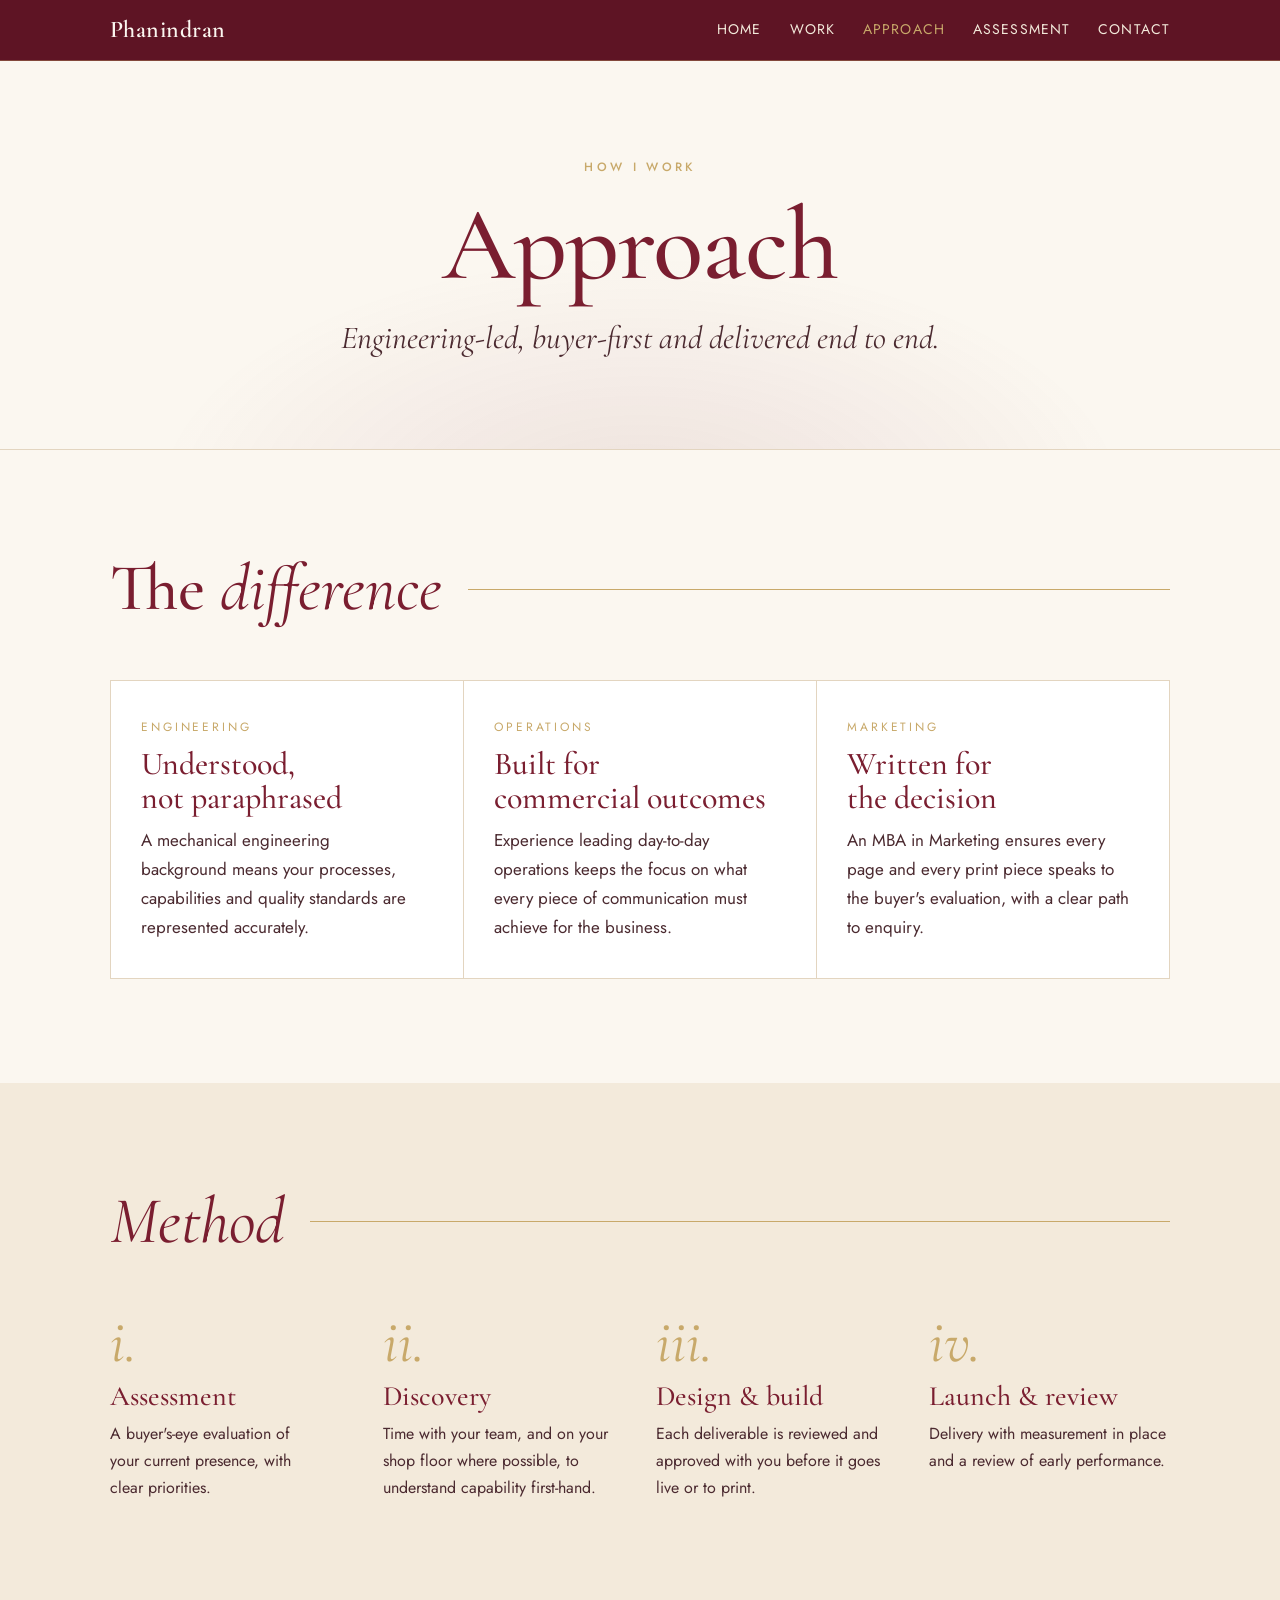
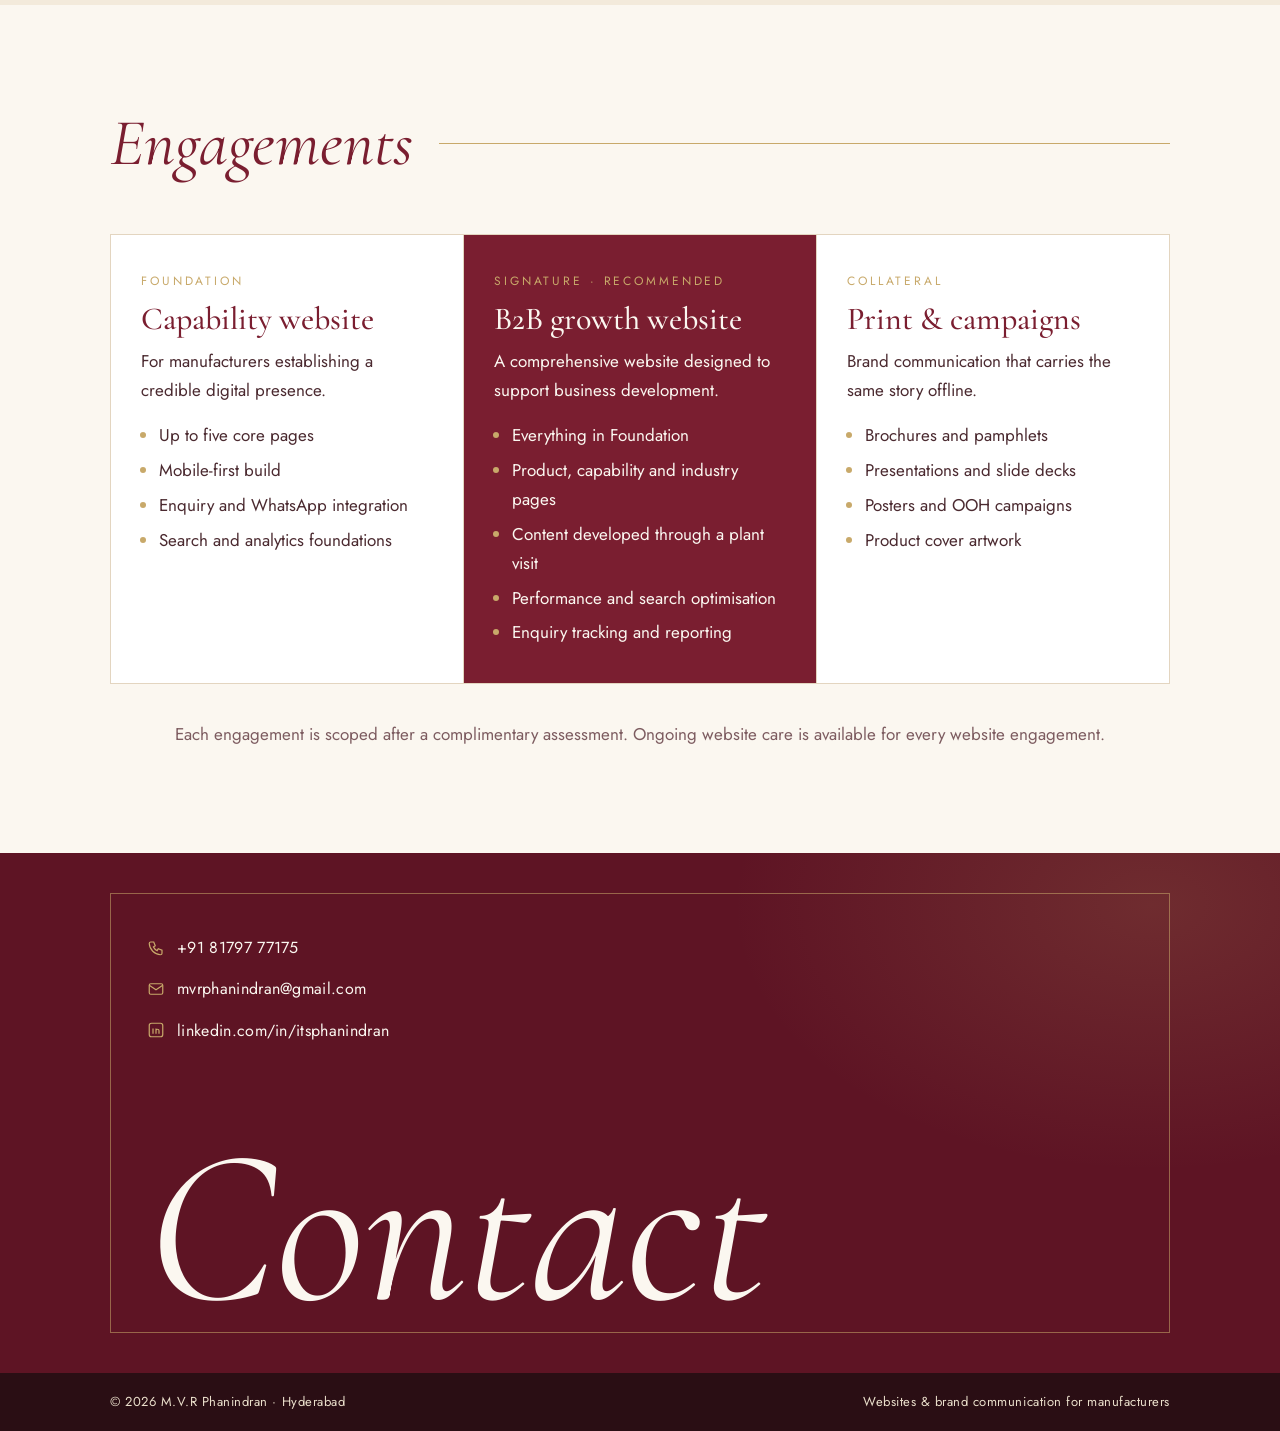
==== approach.html @ 86f62ef0 "Launch portfolio site Co-Authored-By: Claude Opus 5.5 <noreply@anthropic.com>" ====
<!doctype html>
<html lang="en"><head>
<meta charset="utf-8"><meta name="viewport" content="width=device-width, initial-scale=1, viewport-fit=cover">
<title>Approach — Phanindran</title>
<meta name="description" content="Engineering-led, buyer-first engagements for manufacturers.">
<meta name="robots" content="noindex, nofollow">
<link rel="preconnect" href="https://fonts.googleapis.com"><link rel="preconnect" href="https://fonts.gstatic.com" crossorigin>
<link href="https://fonts.googleapis.com/css2?family=Cormorant+Garamond:ital,wght@0,500;0,600;1,400;1,500&family=Jost:wght@400;500&display=swap" rel="stylesheet">
<link rel="stylesheet" href="styles.css">
</head><body>
<header class="bar"><div class="wrap">
  <a class="logo" href="index.html">Phanindran</a>
  <nav aria-label="Main"><a href="index.html" class="hide-sm">Home</a><a href="trishala.html">Work</a><a href="approach.html" aria-current="page" class="hide-sm">Approach</a><a href="assessment.html">Assessment</a><a href="index.html#contact">Contact</a></nav>
</div></header>
<div class="hero sub">
  <div class="in wrap"><span class="kicker">How I work</span><h1>Approach</h1><p class="hi">Engineering-led, buyer-first and delivered end to end.</p>
  </div>
</div>
<section aria-labelledby="d-h"><div class="wrap">
  <div class="rule-h"><h2 id="d-h">The <em>difference</em></h2><span class="ln" aria-hidden="true"></span></div>
  <div class="cards3">
    <div class="card"><div class="k">Engineering</div><h3>Understood, not paraphrased</h3><p>A mechanical engineering background means your processes, capabilities and quality standards are represented accurately.</p></div>
    <div class="card"><div class="k">Operations</div><h3>Built for commercial outcomes</h3><p>Experience leading day-to-day operations keeps the focus on what every piece of communication must achieve for the business.</p></div>
    <div class="card"><div class="k">Marketing</div><h3>Written for the decision</h3><p>An MBA in Marketing ensures every page and every print piece speaks to the buyer's evaluation, with a clear path to enquiry.</p></div>
  </div>
</div></section>
<section class="cream" aria-labelledby="m-h"><div class="wrap">
  <div class="rule-h"><h2 id="m-h"><em>Method</em></h2><span class="ln" aria-hidden="true"></span></div>
  <div class="steps">
    <div class="step"><div class="n">i.</div><h3>Assessment</h3><p>A buyer's-eye evaluation of your current presence, with clear priorities.</p></div>
    <div class="step"><div class="n">ii.</div><h3>Discovery</h3><p>Time with your team, and on your shop floor where possible, to understand capability first-hand.</p></div>
    <div class="step"><div class="n">iii.</div><h3>Design &amp; build</h3><p>Each deliverable is reviewed and approved with you before it goes live or to print.</p></div>
    <div class="step"><div class="n">iv.</div><h3>Launch &amp; review</h3><p>Delivery with measurement in place and a review of early performance.</p></div>
  </div>
</div></section>
<section aria-labelledby="g-h"><div class="wrap">
  <div class="rule-h"><h2 id="g-h"><em>Engagements</em></h2><span class="ln" aria-hidden="true"></span></div>
  <div class="cards3">
    <div class="card"><div class="k">Foundation</div><h3>Capability website</h3><p>For manufacturers establishing a credible digital presence.</p><ul><li>Up to five core pages</li><li>Mobile-first build</li><li>Enquiry and WhatsApp integration</li><li>Search and analytics foundations</li></ul></div>
    <div class="card feat"><div class="k">Signature · Recommended</div><h3>B2B growth website</h3><p>A comprehensive website designed to support business development.</p><ul><li>Everything in Foundation</li><li>Product, capability and industry pages</li><li>Content developed through a plant visit</li><li>Performance and search optimisation</li><li>Enquiry tracking and reporting</li></ul></div>
    <div class="card"><div class="k">Collateral</div><h3>Print &amp; campaigns</h3><p>Brand communication that carries the same story offline.</p><ul><li>Brochures and pamphlets</li><li>Presentations and slide decks</li><li>Posters and OOH campaigns</li><li>Product cover artwork</li></ul></div>
  </div>
  <p class="center" style="margin-top:36px;color:var(--soft)">Each engagement is scoped after a complimentary assessment. Ongoing website care is available for every website engagement.</p>
</div></section>
<section class="contact" id="contact" aria-labelledby="c-h">
  <div class="wrap"><div class="frame">
    <div class="cchips">
      <a class="cchip" href="https://wa.me/918179777175" target="_blank" rel="noopener"><svg viewBox="0 0 24 24"><path d="M5 4h4l2 5-2.5 1.5a11 11 0 0 0 5 5L15 13l5 2v4a2 2 0 0 1-2 2A16 16 0 0 1 3 6a2 2 0 0 1 2-2"/></svg>+91 81797 77175</a>
      <span class="cchip"><svg viewBox="0 0 24 24"><rect x="3" y="5" width="18" height="14" rx="2"/><path d="M3 7l9 6 9-6"/></svg>mvrphanindran@gmail.com</span>
      <a class="cchip" href="https://www.linkedin.com/in/itsphanindran" target="_blank" rel="noopener"><svg viewBox="0 0 24 24"><rect x="3" y="3" width="18" height="18" rx="3"/><path d="M8 10v7M8 7v.01M12 17v-4a2 2 0 0 1 4 0v4M12 10v7"/></svg>linkedin.com/in/itsphanindran</a>
    </div>
    <h2 id="c-h">Contact</h2>
  </div></div>
</section>
<footer><div class="wrap"><span>© 2026 M.V.R Phanindran · Hyderabad</span><span>Websites &amp; brand communication for manufacturers</span></div></footer>
</body></html>
---- styles.css ----
:root{
  --wine:#5E1424; --burgundy:#7A1E30; --burgundy-2:#94303F; --rose:#B7686F;
  --ivory:#FBF7F0; --cream:#F3EADB; --cream-2:#EADFCB; --white:#FFFFFF;
  --champagne:#C8A96A; --ink:#2A0E14; --text:#4B2A30; --soft:#7D5C60; --line:#E3D5C0;
  --display:"Cormorant Garamond","Georgia",serif;
  --body:"Jost",system-ui,-apple-system,"Segoe UI",sans-serif;
}
*{box-sizing:border-box}
html{scroll-behavior:smooth}
body{margin:0;background:var(--ivory);color:var(--text);font-family:var(--body);font-size:17px;line-height:1.7;-webkit-font-smoothing:antialiased}
img{max-width:100%;height:auto;display:block}
a{color:inherit}
.wrap{max-width:1100px;margin:0 auto;padding-inline:20px}
h1,h2,h3{font-family:var(--display);font-weight:500;color:var(--burgundy);margin:0;line-height:1.05;text-wrap:balance}
p{margin:0;text-wrap:pretty}
:focus-visible{outline:2px solid var(--champagne);outline-offset:3px}
.kicker{font-size:12px;letter-spacing:.28em;text-transform:uppercase;color:var(--champagne);font-weight:500}

/* top bar */
.bar{position:sticky;top:env(safe-area-inset-top,0px);z-index:30;background:var(--wine);border-bottom:1px solid rgba(200,169,106,.35)}
.bar .wrap{display:flex;align-items:center;justify-content:space-between;gap:16px;min-height:60px}
.logo{font-family:var(--display);font-size:24px;font-weight:600;color:var(--ivory);text-decoration:none;letter-spacing:.02em}
.bar nav{display:flex;gap:28px}
.bar nav a{color:var(--cream);text-decoration:none;font-size:14px;letter-spacing:.08em;text-transform:uppercase}
.bar nav a:hover,.bar nav a[aria-current="page"]{color:var(--champagne)}
@media (max-width:720px){.bar nav{gap:16px}.bar nav a{font-size:12px;letter-spacing:.05em}.bar nav a.hide-sm{display:none}}

/* hero */
.hero{position:relative;overflow:hidden;padding-block:120px 104px;text-align:center;background:
  radial-gradient(700px 360px at 50% 115%,rgba(122,30,48,.10),transparent 70%),var(--ivory);border-bottom:1px solid var(--line)}
.hero .in{position:relative}
.hero .kicker{display:block;margin-bottom:22px}
.hero h1{font-size:clamp(70px,13vw,168px);font-weight:500;letter-spacing:-.01em;line-height:.9}
.hero h1 em{font-style:italic;font-weight:400}
.hero .hi{font-family:var(--display);font-style:italic;font-size:clamp(22px,3vw,32px);color:var(--text);margin-top:18px}
.hero .orn{display:flex;align-items:center;justify-content:center;gap:14px;margin-top:30px;color:var(--champagne)}
.hero .orn::before,.hero .orn::after{content:"";width:70px;height:1px;background:var(--champagne)}
.hero .orn span{font-size:12px;letter-spacing:.28em;text-transform:uppercase}
.hero.sub{padding-block:96px 84px}
.hero.sub h1{font-size:clamp(50px,8.5vw,104px)}

/* intro band */
.band{background:var(--burgundy);color:var(--ivory);position:relative;overflow:hidden}
.band::before{content:"";position:absolute;inset:0;background:radial-gradient(520px 320px at 85% 20%,rgba(200,169,106,.18),transparent 70%)}
.band .wrap{position:relative;display:grid;grid-template-columns:280px 1fr;gap:56px;align-items:center;padding-block:80px}
@media (max-width:760px){.band .wrap{grid-template-columns:1fr;gap:32px;padding-block:60px;text-align:center}}
.mono{width:220px;height:220px;border-radius:50%;margin-inline:auto;display:grid;place-items:center;border:1px solid var(--champagne);position:relative}
.mono::after{content:"";position:absolute;inset:10px;border-radius:50%;border:1px solid rgba(200,169,106,.45)}
.mono span{font-family:var(--display);font-size:62px;font-weight:500;color:var(--ivory);letter-spacing:.04em}
.band blockquote{margin:0;font-family:var(--display);font-style:italic;font-weight:400;font-size:clamp(28px,3.4vw,42px);line-height:1.25;color:var(--ivory)}
.band blockquote b{font-weight:500;color:var(--champagne);font-style:normal}

/* sections */
section{padding-block:104px}
@media (max-width:700px){section{padding-block:68px}}
.two{display:grid;grid-template-columns:300px 1fr;gap:64px;align-items:start}
@media (max-width:820px){.two{grid-template-columns:1fr;gap:20px}}
.side h2{font-size:clamp(46px,5.6vw,64px);font-style:italic;font-weight:400}
.side .kicker{display:block;margin-bottom:12px}
.lead{font-size:clamp(18px,1.8vw,20px);line-height:1.8;color:var(--text)}
.lead + .lead{margin-top:18px}
.lead b{color:var(--burgundy);font-weight:500}

/* heading with rule */
.rule-h{display:flex;align-items:center;gap:26px;flex-wrap:wrap;margin-bottom:56px}
.rule-h h2{font-size:clamp(44px,5.6vw,66px)}
.rule-h h2 em{font-style:italic;font-weight:400}
.rule-h .ln{flex:1;min-width:60px;height:1px;background:var(--champagne)}
.rule-h.center{justify-content:center}
.rule-h.center .ln{flex:none;width:90px}

/* work tiles */
.tiles{display:grid;grid-template-columns:repeat(2,1fr);gap:26px}
@media (max-width:640px){.tiles{grid-template-columns:1fr}}
.tile{display:flex;flex-direction:column;justify-content:space-between;min-height:250px;text-decoration:none;background:var(--white);border:1px solid var(--line);padding:30px 30px 26px;transition:background .25s ease,border-color .25s ease,color .25s ease}
.tile .no{font-family:var(--display);font-size:20px;color:var(--champagne)}
.tile h3{font-size:clamp(32px,3.4vw,42px);margin-top:auto}
.tile p{color:var(--soft);font-size:15px;margin-top:6px}
.tile .go{margin-top:20px;font-size:13px;letter-spacing:.16em;text-transform:uppercase;color:var(--burgundy)}
.tile:hover{background:var(--burgundy);border-color:var(--burgundy)}
.tile:hover h3,.tile:hover .go{color:var(--ivory)}
.tile:hover p{color:var(--cream)}

/* services */
.cream{background:var(--cream)}
.svc-groups{display:grid;grid-template-columns:1fr 1fr;gap:56px}
@media (max-width:820px){.svc-groups{grid-template-columns:1fr;gap:40px}}
.svc-groups h3{font-size:30px;font-style:italic;font-weight:400;padding-bottom:14px;border-bottom:1px solid var(--burgundy);margin-bottom:6px}
.svc-list{list-style:none;margin:0;padding:0}
.svc-list li{display:flex;justify-content:space-between;align-items:baseline;gap:16px;padding:16px 0;border-bottom:1px solid var(--cream-2);font-size:17px;color:var(--ink)}
.svc-list li span{font-family:var(--display);font-size:18px;color:var(--champagne)}

/* contact */
.contact{background:var(--wine);color:var(--ivory);padding-block:0;position:relative;overflow:hidden}
.contact::before{content:"";position:absolute;inset:0;background:radial-gradient(600px 380px at 90% 10%,rgba(200,169,106,.16),transparent 70%)}
.contact .frame{position:relative;border:1px solid rgba(200,169,106,.55);margin:40px auto;max-width:1060px;padding:40px 36px 0;min-height:440px;display:flex;flex-direction:column}
.cchips{display:grid;gap:14px;justify-items:start}
.cchip{display:inline-flex;align-items:center;gap:12px;color:var(--ivory);text-decoration:none;font-size:16px;letter-spacing:.02em;word-break:break-word}
.cchip svg{width:18px;height:18px;flex:none;stroke:var(--champagne);fill:none;stroke-width:1.6}
.cchip:hover{color:var(--champagne)}
.contact h2{margin-top:auto;font-size:clamp(90px,18vw,220px);color:var(--ivory);font-style:italic;font-weight:400;line-height:.85;padding-bottom:10px}
footer{background:var(--ink);color:var(--cream-2);font-size:13px;letter-spacing:.04em}
footer .wrap{display:flex;justify-content:space-between;gap:12px;flex-wrap:wrap;padding-block:18px}

/* case pages */
.meta-row{display:flex;flex-wrap:wrap;justify-content:center;gap:10px 22px;margin-top:28px}
.meta-row span{font-size:12.5px;letter-spacing:.2em;text-transform:uppercase;color:var(--burgundy)}
.meta-row span + span::before{content:"·";margin-right:22px;color:var(--champagne)}
.shot{border:1px solid var(--line);background:var(--white);padding:14px;box-shadow:0 40px 70px -48px rgba(94,20,36,.55)}
.shot img{border:1px solid var(--cream-2)}
.story{max-width:860px;margin:72px auto 0}
.story div{display:grid;grid-template-columns:200px 1fr;gap:32px;padding:30px 0;border-top:1px solid var(--line)}
.story div:last-child{border-bottom:1px solid var(--line)}
@media (max-width:640px){.story div{grid-template-columns:1fr;gap:6px}}
.story h3{font-size:34px;font-style:italic;font-weight:400}
.story p{font-size:18px;line-height:1.8}
.story .out h3{color:var(--burgundy)}
.story .out p{color:var(--ink);font-weight:500}
.btn{display:inline-flex;align-items:center;gap:8px;padding:14px 28px;font-size:13px;letter-spacing:.16em;text-transform:uppercase;text-decoration:none;border:1px solid var(--burgundy);color:var(--burgundy);transition:background .2s ease,color .2s ease}
.btn:hover{background:var(--burgundy);color:var(--ivory)}
.btn.fill{background:var(--burgundy);color:var(--ivory)}
.btn.fill:hover{background:var(--wine)}
.center{text-align:center}
.next{display:flex;justify-content:space-between;gap:16px;flex-wrap:wrap;max-width:860px;margin:60px auto 0}
.pagegrid{display:grid;grid-template-columns:repeat(auto-fit,minmax(140px,1fr));gap:1px;max-width:860px;margin:52px auto 0;background:var(--line);border:1px solid var(--line)}
.pagegrid div{padding:22px 18px;background:var(--white);font-family:var(--display);font-size:22px;color:var(--burgundy)}
.pagegrid small{display:block;font-family:var(--body);font-size:12px;letter-spacing:.2em;color:var(--champagne);margin-bottom:4px}

/* approach & assessment */
.cards3{display:grid;grid-template-columns:repeat(3,1fr);gap:1px;background:var(--line);border:1px solid var(--line)}
@media (max-width:860px){.cards3{grid-template-columns:1fr}}
.card{background:var(--white);padding:36px 30px}
.card h3{font-size:32px;margin:10px 0 12px}
.card p{color:var(--text)}
.card ul{margin:16px 0 0;padding-left:18px;color:var(--text);display:grid;gap:6px}
.card ul li::marker{color:var(--champagne)}
.card.feat{background:var(--burgundy)}
.card.feat h3,.card.feat p,.card.feat ul{color:var(--ivory)}
.card .k{font-size:12px;letter-spacing:.24em;text-transform:uppercase;color:var(--champagne)}
.steps{display:grid;grid-template-columns:repeat(4,1fr);gap:32px}
@media (max-width:860px){.steps{grid-template-columns:1fr 1fr}}
@media (max-width:520px){.steps{grid-template-columns:1fr}}
.step .n{font-family:var(--display);font-style:italic;font-size:60px;color:var(--champagne);line-height:1}
.step h3{font-size:28px;margin:10px 0 8px}
.step p{font-size:16px}
.checks{list-style:none;margin:0 auto;padding:0;max-width:780px;counter-reset:c;border-top:1px solid var(--line)}
.checks li{counter-increment:c;display:grid;grid-template-columns:64px 1fr;gap:18px;align-items:baseline;padding:24px 0;border-bottom:1px solid var(--line)}
.checks li::before{content:"0" counter(c);font-family:var(--display);font-style:italic;font-size:34px;color:var(--champagne)}
.checks b{display:block;font-family:var(--display);font-size:28px;font-weight:500;color:var(--burgundy);line-height:1.1}
.checks span{color:var(--soft);font-size:16px}
@media (prefers-reduced-motion:reduce){html{scroll-behavior:auto}.tile,.btn{transition:none}}
@media print{.bar{position:static}*{-webkit-print-color-adjust:exact;print-color-adjust:exact}section,.tile,.card{break-inside:avoid}}
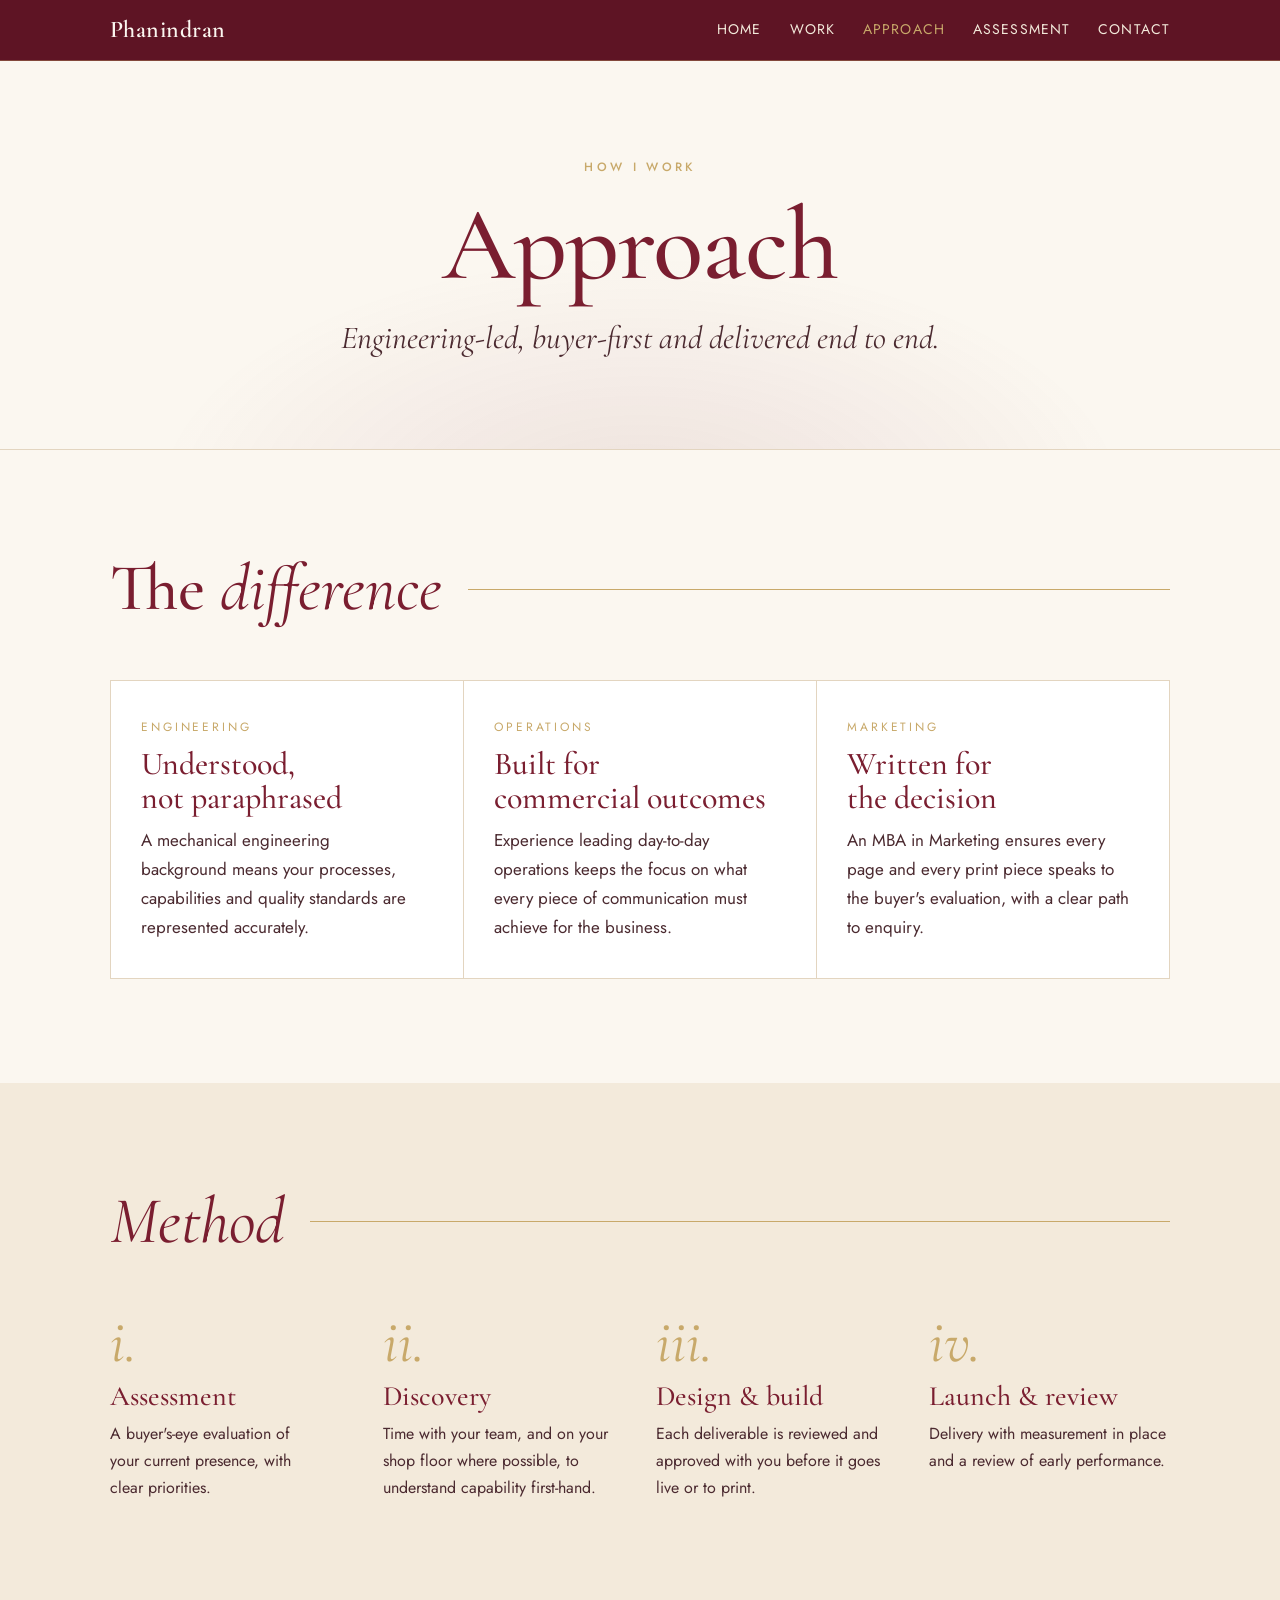
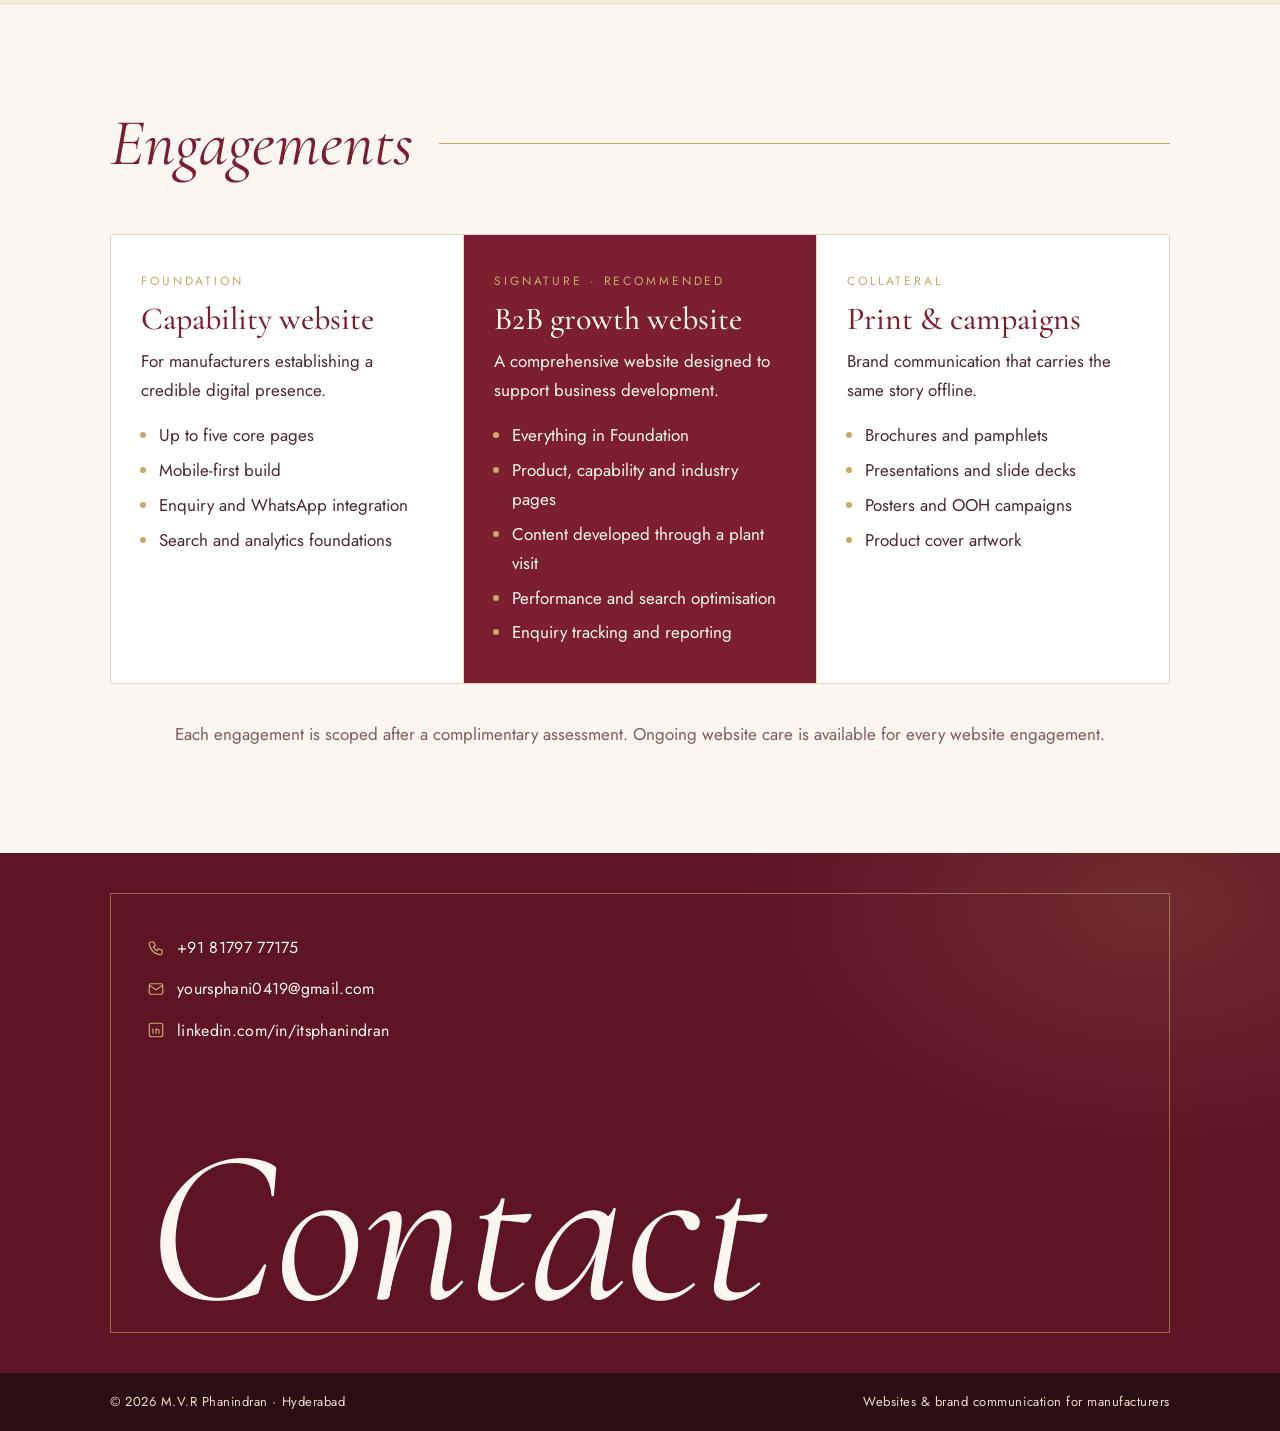
==== commit 900f3c59: "Add digital presence services and Relocation Visibility Kit page - New relocation.html page for unit" ====
--- a/approach.html
+++ b/approach.html
@@ -46,7 +46,7 @@
   <div class="wrap"><div class="frame">
     <div class="cchips">
       <a class="cchip" href="https://wa.me/918179777175" target="_blank" rel="noopener"><svg viewBox="0 0 24 24"><path d="M5 4h4l2 5-2.5 1.5a11 11 0 0 0 5 5L15 13l5 2v4a2 2 0 0 1-2 2A16 16 0 0 1 3 6a2 2 0 0 1 2-2"/></svg>+91 81797 77175</a>
-      <span class="cchip"><svg viewBox="0 0 24 24"><rect x="3" y="5" width="18" height="14" rx="2"/><path d="M3 7l9 6 9-6"/></svg>mvrphanindran@gmail.com</span>
+      <a class="cchip" href="mailto:yoursphani0419@gmail.com"><svg viewBox="0 0 24 24"><rect x="3" y="5" width="18" height="14" rx="2"/><path d="M3 7l9 6 9-6"/></svg>yoursphani0419@gmail.com</a>
       <a class="cchip" href="https://www.linkedin.com/in/itsphanindran" target="_blank" rel="noopener"><svg viewBox="0 0 24 24"><rect x="3" y="3" width="18" height="18" rx="3"/><path d="M8 10v7M8 7v.01M12 17v-4a2 2 0 0 1 4 0v4M12 10v7"/></svg>linkedin.com/in/itsphanindran</a>
     </div>
     <h2 id="c-h">Contact</h2>
--- a/styles.css
+++ b/styles.css
@@ -83,8 +83,11 @@
 
 /* services */
 .cream{background:var(--cream)}
-.svc-groups{display:grid;grid-template-columns:1fr 1fr;gap:56px}
+.svc-groups{display:grid;grid-template-columns:repeat(3,1fr);gap:48px}
+@media (max-width:980px){.svc-groups{grid-template-columns:1fr 1fr}}
 @media (max-width:820px){.svc-groups{grid-template-columns:1fr;gap:40px}}
+.svc-list li a{text-decoration:none;border-bottom:1px solid var(--champagne)}
+.svc-list li a:hover{color:var(--burgundy)}
 .svc-groups h3{font-size:30px;font-style:italic;font-weight:400;padding-bottom:14px;border-bottom:1px solid var(--burgundy);margin-bottom:6px}
 .svc-list{list-style:none;margin:0;padding:0}
 .svc-list li{display:flex;justify-content:space-between;align-items:baseline;gap:16px;padding:16px 0;border-bottom:1px solid var(--cream-2);font-size:17px;color:var(--ink)}
